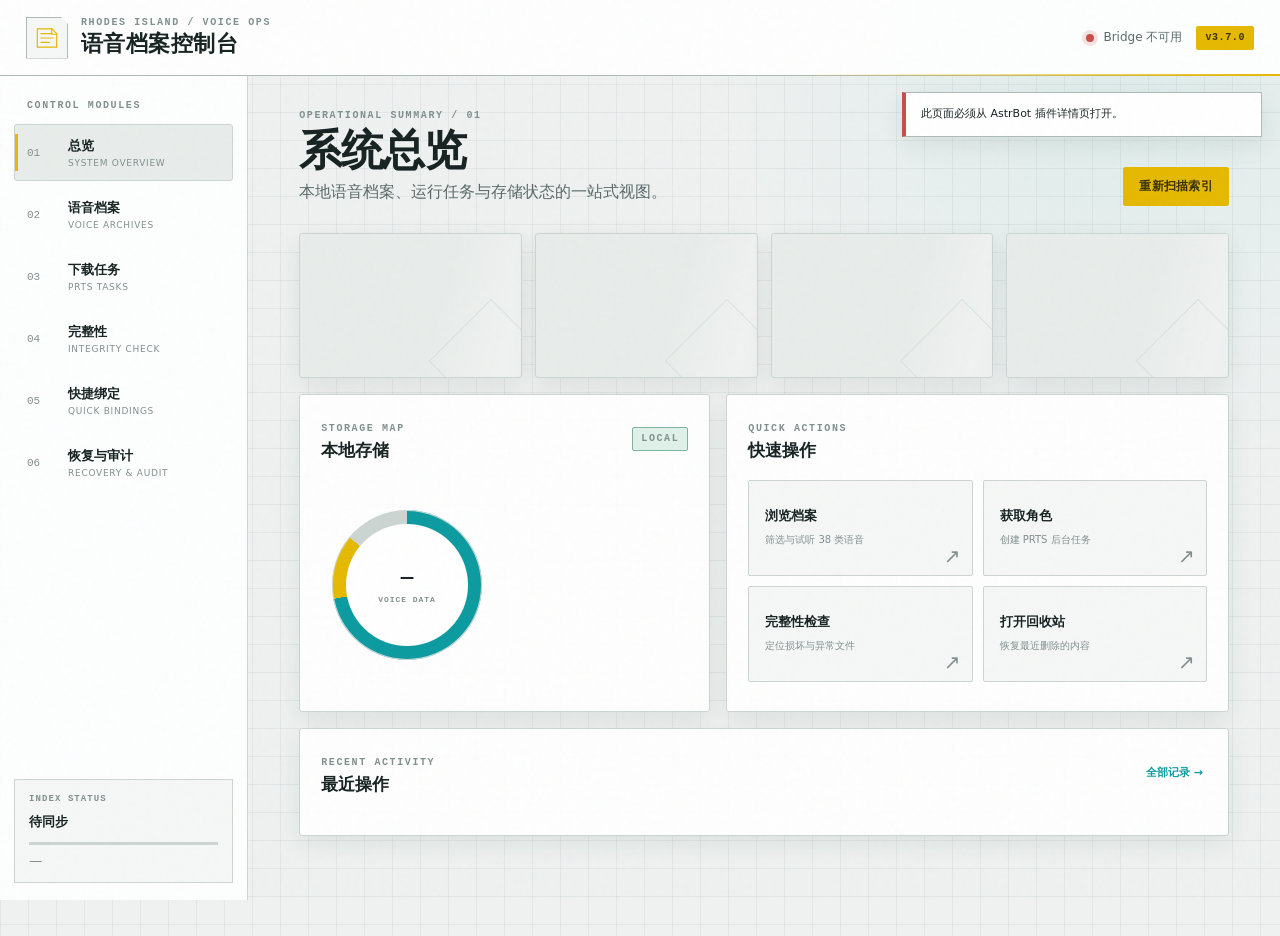
==== pages/voice-manager/index.html @ e5459151 "pages" ====
<!doctype html>
<html lang="zh-CN">
  <head>
    <meta charset="utf-8" />
    <meta name="viewport" content="width=device-width, initial-scale=1" />
    <meta
      name="description"
      content="明日方舟角色语音插件的档案、下载、完整性和回收站管理控制台"
    />
    <title>语音档案控制台</title>
    <link rel="stylesheet" href="./style.css" />
  </head>
  <body>
    <div class="noise" aria-hidden="true"></div>
    <div class="app-shell">
      <header class="topbar">
        <button class="mobile-menu icon-button" id="mobile-menu" aria-label="打开导航">
          <span></span><span></span><span></span>
        </button>
        <div class="brand">
          <div class="brand-mark" aria-hidden="true">
            <svg viewBox="0 0 52 52" role="img">
              <path d="M8 9h27l9 9v25H8z" />
              <path d="M15 18h19M15 26h22M15 34h15" />
              <path d="M35 9v10h9" />
            </svg>
          </div>
          <div>
            <p class="eyebrow">RHODES ISLAND / VOICE OPS</p>
            <h1>语音档案控制台</h1>
          </div>
        </div>
        <div class="topbar-meta">
          <span class="live-dot"></span>
          <span id="connection-label">正在连接 AstrBot</span>
          <span class="version-chip">v3.7.0</span>
        </div>
      </header>

      <aside class="sidebar" id="sidebar">
        <div class="sidebar-label">CONTROL MODULES</div>
        <nav aria-label="管理模块">
          <button class="nav-item is-active" data-view="overview">
            <span class="nav-code">01</span>
            <span><b>总览</b><small>System Overview</small></span>
          </button>
          <button class="nav-item" data-view="archives">
            <span class="nav-code">02</span>
            <span><b>语音档案</b><small>Voice Archives</small></span>
          </button>
          <button class="nav-item" data-view="tasks">
            <span class="nav-code">03</span>
            <span><b>下载任务</b><small>PRTS Tasks</small></span>
          </button>
          <button class="nav-item" data-view="integrity">
            <span class="nav-code">04</span>
            <span><b>完整性</b><small>Integrity Check</small></span>
          </button>
          <button class="nav-item" data-view="bindings">
            <span class="nav-code">05</span>
            <span><b>快捷绑定</b><small>Quick Bindings</small></span>
          </button>
          <button class="nav-item" data-view="recovery">
            <span class="nav-code">06</span>
            <span><b>恢复与审计</b><small>Recovery & Audit</small></span>
          </button>
        </nav>
        <div class="sidebar-status">
          <span>INDEX STATUS</span>
          <b id="sidebar-index-status">待同步</b>
          <div class="meter"><i id="sidebar-meter"></i></div>
          <small id="sidebar-storage">—</small>
        </div>
      </aside>

      <main class="workspace">
        <section class="view is-active" id="view-overview" data-view-panel="overview">
          <div class="page-heading">
            <div>
              <p class="eyebrow">OPERATIONAL SUMMARY / 01</p>
              <h2>系统总览</h2>
              <p>本地语音档案、运行任务与存储状态的一站式视图。</p>
            </div>
            <button class="button button-primary" id="overview-rescan">
              <span>重新扫描索引</span>
            </button>
          </div>

          <div class="stat-grid" id="overview-stats">
            <article class="stat-card skeleton-card"></article>
            <article class="stat-card skeleton-card"></article>
            <article class="stat-card skeleton-card"></article>
            <article class="stat-card skeleton-card"></article>
          </div>

          <div class="dashboard-grid">
            <article class="panel storage-panel">
              <div class="panel-title">
                <div><span>STORAGE MAP</span><h3>本地存储</h3></div>
                <span class="status-tag status-ok">LOCAL</span>
              </div>
              <div class="storage-visual">
                <div class="storage-ring" id="storage-ring">
                  <strong id="storage-size">—</strong><small>VOICE DATA</small>
                </div>
                <div class="storage-legend" id="storage-legend"></div>
              </div>
            </article>

            <article class="panel quick-panel">
              <div class="panel-title">
                <div><span>QUICK ACTIONS</span><h3>快速操作</h3></div>
              </div>
              <div class="quick-grid">
                <button data-jump="archives"><b>浏览档案</b><span>筛选与试听 38 类语音</span></button>
                <button data-jump="tasks"><b>获取角色</b><span>创建 PRTS 后台任务</span></button>
                <button data-jump="integrity"><b>完整性检查</b><span>定位损坏与异常文件</span></button>
                <button data-jump="recovery"><b>打开回收站</b><span>恢复最近删除的内容</span></button>
              </div>
            </article>

            <article class="panel activity-panel">
              <div class="panel-title">
                <div><span>RECENT ACTIVITY</span><h3>最近操作</h3></div>
                <button class="text-button" data-jump="recovery">全部记录 →</button>
              </div>
              <div class="timeline" id="overview-audit"></div>
            </article>
          </div>
        </section>

        <section class="view" id="view-archives" data-view-panel="archives">
          <div class="page-heading compact">
            <div>
              <p class="eyebrow">VOICE ARCHIVES / 02</p>
              <h2>语音档案</h2>
              <p>基础档案与每一套皮肤包独立展示；回退语音带有来源标记。</p>
            </div>
            <button class="button button-secondary" id="archives-refresh">刷新档案</button>
          </div>

          <div class="filter-bar">
            <label class="search-field">
              <span>⌕</span>
              <input id="archive-search" type="search" placeholder="搜索干员或皮肤名称…" />
            </label>
            <select id="archive-kind" aria-label="档案类型">
              <option value="all">全部档案</option>
              <option value="operator">基础干员</option>
              <option value="skin">皮肤语音</option>
            </select>
            <select id="archive-language" aria-label="语音语言">
              <option value="all">全部语言</option>
            </select>
            <div class="result-count" id="archive-count">—</div>
          </div>

          <div class="archive-grid" id="archive-grid"></div>
          <div class="empty-state is-hidden" id="archive-empty">
            <div class="empty-glyph">Ø</div>
            <h3>没有匹配的语音档案</h3>
            <p>调整筛选条件，或前往下载任务获取新的角色语音。</p>
          </div>
        </section>

        <section class="view" id="view-tasks" data-view-panel="tasks">
          <div class="page-heading compact">
            <div>
              <p class="eyebrow">PRTS RETRIEVAL / 03</p>
              <h2>下载任务</h2>
              <p>任务在后台执行，离开本页面不会中断正在进行的下载。</p>
            </div>
          </div>

          <div class="two-column">
            <article class="panel form-panel">
              <div class="panel-title">
                <div><span>NEW TASK</span><h3>获取角色语音</h3></div>
              </div>
              <form id="fetch-form">
                <label>
                  <span>角色名称</span>
                  <input id="fetch-character" required maxlength="80" placeholder="例如：阿米娅" />
                </label>
                <fieldset>
                  <legend>下载语言</legend>
                  <div class="check-grid" id="fetch-languages"></div>
                </fieldset>
                <label class="switch-row">
                  <span><b>同时获取皮肤语音</b><small>按照 PRTS 页面可用数据下载</small></span>
                  <input id="fetch-skin" type="checkbox" checked />
                  <i></i>
                </label>
                <button class="button button-primary button-wide" type="submit">
                  创建后台任务
                </button>
              </form>
            </article>

            <article class="panel">
              <div class="panel-title">
                <div><span>TASK QUEUE</span><h3>任务队列</h3></div>
                <button class="text-button" id="tasks-refresh">立即刷新</button>
              </div>
              <div class="task-list" id="task-list"></div>
            </article>
          </div>
        </section>

        <section class="view" id="view-integrity" data-view-panel="integrity">
          <div class="page-heading compact">
            <div>
              <p class="eyebrow">INTEGRITY CONTROL / 04</p>
              <h2>完整性检查</h2>
              <p>识别损坏 WAV、未知语音名、不可读文件与路径异常。</p>
            </div>
          </div>

          <div class="integrity-hero panel">
            <div class="integrity-gauge" id="integrity-gauge">
              <span>NO DATA</span>
              <strong>—</strong>
              <small>VALID FILES</small>
            </div>
            <div class="integrity-copy">
              <p class="eyebrow">SAFE DIAGNOSTICS</p>
              <h3>先检查，再决定是否隔离</h3>
              <p>
                普通检查只读；“检查并隔离”会把异常文件移至插件隔离目录，
                随后自动重建索引，不会直接永久删除。
              </p>
              <div class="button-row">
                <button class="button button-secondary" id="integrity-scan">仅检查</button>
                <button class="button button-warning" id="integrity-quarantine">
                  检查并隔离异常
                </button>
              </div>
            </div>
          </div>

          <article class="panel">
            <div class="panel-title">
              <div><span>LAST REPORT</span><h3>最近报告</h3></div>
              <span id="integrity-time" class="muted">尚未检查</span>
            </div>
            <div class="report-summary" id="integrity-summary"></div>
            <div class="table-wrap">
              <table>
                <thead><tr><th>相对路径</th><th>问题</th><th>处理结果</th></tr></thead>
                <tbody id="integrity-issues"></tbody>
              </table>
            </div>
          </article>
        </section>

        <section class="view" id="view-bindings" data-view-panel="bindings">
          <div class="page-heading compact">
            <div>
              <p class="eyebrow">QUICK BINDINGS / 05</p>
              <h2>快捷绑定</h2>
              <p>在聊天中用一个触发词快速播放指定档案与语音。</p>
            </div>
            <button class="button button-primary" id="binding-new">新建绑定</button>
          </div>
          <article class="panel">
            <div class="table-wrap">
              <table>
                <thead>
                  <tr><th>触发词</th><th>目标档案</th><th>语音</th><th>语言</th><th>状态</th><th></th></tr>
                </thead>
                <tbody id="binding-list"></tbody>
              </table>
            </div>
            <div class="empty-state is-hidden" id="binding-empty">
              <div class="empty-glyph">⌁</div>
              <h3>还没有快捷绑定</h3>
              <p>创建后，用户发送触发词即可播放对应语音。</p>
            </div>
          </article>
        </section>

        <section class="view" id="view-recovery" data-view-panel="recovery">
          <div class="page-heading compact">
            <div>
              <p class="eyebrow">RECOVERY & AUDIT / 06</p>
              <h2>恢复与审计</h2>
              <p>回收站支持恢复；永久删除需要二次确认，所有管理操作都会记录。</p>
            </div>
          </div>

          <div class="recovery-grid">
            <article class="panel">
              <div class="panel-title">
                <div><span>RECYCLE BIN</span><h3>可恢复文件</h3></div>
                <span class="count-chip" id="trash-count">0</span>
              </div>
              <div class="trash-list" id="trash-list"></div>
              <div class="empty-state compact is-hidden" id="trash-empty">
                <div class="empty-glyph">✓</div><h3>回收站为空</h3>
              </div>
            </article>
            <article class="panel">
              <div class="panel-title">
                <div><span>AUDIT LOG</span><h3>操作记录</h3></div>
                <button class="text-button" id="audit-refresh">刷新</button>
              </div>
              <div class="audit-list" id="audit-list"></div>
            </article>
          </div>
        </section>
      </main>
    </div>

    <aside class="drawer" id="archive-drawer" aria-hidden="true">
      <div class="drawer-backdrop" data-close-drawer></div>
      <div class="drawer-panel">
        <header class="drawer-header">
          <div>
            <p class="eyebrow" id="drawer-kind">VOICE ARCHIVE</p>
            <h2 id="drawer-title">—</h2>
            <p id="drawer-subtitle">—</p>
          </div>
          <button class="icon-button drawer-close" data-close-drawer aria-label="关闭">×</button>
        </header>
        <div class="drawer-toolbar">
          <select id="drawer-language" aria-label="选择语言"></select>
          <button class="button button-secondary" id="drawer-export">导出当前语言</button>
          <label class="button button-secondary file-button">
            批量导入 ZIP
            <input id="drawer-import" type="file" accept=".zip,application/zip" />
          </label>
        </div>
        <div class="voice-legend">
          <span><i class="dot-own"></i>本档案</span>
          <span><i class="dot-fallback"></i>基础回退</span>
          <span><i class="dot-missing"></i>缺失</span>
          <span><i class="dot-damaged"></i>损坏</span>
        </div>
        <div class="voice-list" id="drawer-voice-list"></div>
      </div>
    </aside>

    <div class="audio-dock is-hidden" id="audio-dock">
      <div class="audio-meta">
        <span class="live-dot"></span>
        <div><small>NOW PLAYING</small><b id="audio-title">—</b></div>
      </div>
      <audio id="audio-player" controls preload="metadata"></audio>
      <button class="icon-button" id="audio-close" aria-label="关闭播放器">×</button>
    </div>

    <dialog class="modal" id="modal">
      <form method="dialog" class="modal-card">
        <div class="modal-accent"></div>
        <p class="eyebrow" id="modal-eyebrow">CONFIRM ACTION</p>
        <h3 id="modal-title">确认操作</h3>
        <p id="modal-message"></p>
        <div id="modal-fields"></div>
        <div class="modal-actions">
          <button class="button button-secondary" value="cancel">取消</button>
          <button class="button button-warning" id="modal-confirm" value="confirm">确认</button>
        </div>
      </form>
    </dialog>

    <input id="replace-file" type="file" accept=".wav,audio/wav" hidden />
    <div class="toast-stack" id="toast-stack" aria-live="polite"></div>
    <script type="module" src="./app.js"></script>
  </body>
</html>
---- pages/voice-manager/style.css ----
:root {
  color-scheme: light;
  --bg: #eef1f0;
  --bg-grid: rgba(30, 54, 54, 0.055);
  --surface: rgba(255, 255, 255, 0.92);
  --surface-solid: #ffffff;
  --surface-alt: #f5f7f6;
  --surface-strong: #e8ecea;
  --text: #172322;
  --text-soft: #5b6a68;
  --muted: #81908e;
  --line: #ccd5d2;
  --line-strong: #aebbb7;
  --yellow: #e5b900;
  --yellow-ink: #3b3100;
  --cyan: #0c9ba0;
  --cyan-soft: #d7f0ef;
  --red: #c94d48;
  --red-soft: #f8dfdd;
  --green: #258864;
  --green-soft: #dff1e9;
  --orange: #ca7129;
  --shadow: 0 18px 48px rgba(26, 47, 44, 0.12);
  --shadow-small: 0 8px 24px rgba(26, 47, 44, 0.08);
  --radius: 3px;
  --sidebar: 248px;
  --topbar: 76px;
  font-family:
    Inter, "Noto Sans SC", "Microsoft YaHei", "PingFang SC", system-ui,
    sans-serif;
}

[data-theme="dark"] {
  color-scheme: dark;
  --bg: #0d1314;
  --bg-grid: rgba(119, 173, 170, 0.045);
  --surface: rgba(22, 31, 32, 0.94);
  --surface-solid: #161f20;
  --surface-alt: #1b2728;
  --surface-strong: #223132;
  --text: #edf5f3;
  --text-soft: #a9b9b6;
  --muted: #71827f;
  --line: #2c3d3d;
  --line-strong: #405554;
  --yellow: #f2c600;
  --yellow-ink: #201b00;
  --cyan: #30c8c8;
  --cyan-soft: #163b3d;
  --red: #f06c66;
  --red-soft: #472727;
  --green: #55bd90;
  --green-soft: #1c3b30;
  --orange: #e99349;
  --shadow: 0 18px 56px rgba(0, 0, 0, 0.34);
  --shadow-small: 0 8px 26px rgba(0, 0, 0, 0.24);
}

* {
  box-sizing: border-box;
}

html {
  min-width: 320px;
  min-height: 100%;
  background: var(--bg);
}

body {
  margin: 0;
  min-height: 100vh;
  overflow-x: hidden;
  color: var(--text);
  background:
    linear-gradient(90deg, var(--bg-grid) 1px, transparent 1px),
    linear-gradient(var(--bg-grid) 1px, transparent 1px),
    radial-gradient(circle at 88% 8%, rgba(34, 181, 177, 0.07), transparent 28%),
    var(--bg);
  background-size: 28px 28px, 28px 28px, auto, auto;
}

button,
input,
select {
  font: inherit;
}

button {
  color: inherit;
}

button,
select,
input[type="checkbox"] {
  cursor: pointer;
}

button:focus-visible,
input:focus-visible,
select:focus-visible {
  outline: 2px solid var(--cyan);
  outline-offset: 2px;
}

.noise {
  position: fixed;
  z-index: 1000;
  inset: 0;
  pointer-events: none;
  opacity: 0.035;
  background-image: url("data:image/svg+xml,%3Csvg viewBox='0 0 180 180' xmlns='http://www.w3.org/2000/svg'%3E%3Cfilter id='n'%3E%3CfeTurbulence type='fractalNoise' baseFrequency='.85' numOctaves='3' stitchTiles='stitch'/%3E%3C/filter%3E%3Crect width='100%25' height='100%25' filter='url(%23n)' opacity='.7'/%3E%3C/svg%3E");
}

.app-shell {
  display: grid;
  min-height: 100vh;
  grid-template:
    "topbar topbar" var(--topbar)
    "sidebar workspace" 1fr / var(--sidebar) minmax(0, 1fr);
}

.topbar {
  grid-area: topbar;
  position: sticky;
  z-index: 40;
  top: 0;
  display: flex;
  align-items: center;
  justify-content: space-between;
  min-width: 0;
  padding: 0 26px;
  border-bottom: 1px solid var(--line-strong);
  background: color-mix(in srgb, var(--surface-solid) 92%, transparent);
  backdrop-filter: blur(18px);
}

.topbar::after {
  position: absolute;
  right: 0;
  bottom: -1px;
  width: 38%;
  height: 2px;
  content: "";
  background: linear-gradient(90deg, transparent, var(--yellow));
}

.brand,
.topbar-meta,
.audio-meta,
.panel-title {
  display: flex;
  align-items: center;
}

.brand {
  min-width: 0;
  gap: 13px;
}

.brand-mark {
  display: grid;
  width: 42px;
  height: 42px;
  place-items: center;
  color: var(--yellow);
  border: 1px solid var(--line-strong);
  background: var(--surface-alt);
  clip-path: polygon(0 0, 82% 0, 100% 18%, 100% 100%, 0 100%);
}

.brand-mark svg {
  width: 28px;
  fill: none;
  stroke: currentColor;
  stroke-linecap: square;
  stroke-width: 2.2;
}

.brand h1 {
  overflow: hidden;
  margin: 1px 0 0;
  font-size: clamp(17px, 2.3vw, 22px);
  font-weight: 780;
  letter-spacing: 0.02em;
  text-overflow: ellipsis;
  white-space: nowrap;
}

.eyebrow,
.sidebar-label,
.panel-title span,
.audio-meta small {
  margin: 0;
  color: var(--muted);
  font-family: "JetBrains Mono", "Cascadia Mono", Consolas, monospace;
  font-size: 10px;
  font-weight: 700;
  letter-spacing: 0.16em;
  text-transform: uppercase;
}

.topbar-meta {
  flex: 0 0 auto;
  gap: 9px;
  color: var(--text-soft);
  font-size: 12px;
}

.live-dot {
  width: 8px;
  height: 8px;
  border-radius: 50%;
  background: var(--green);
  box-shadow: 0 0 0 4px color-mix(in srgb, var(--green) 15%, transparent);
}

.live-dot.is-offline {
  background: var(--red);
  box-shadow: 0 0 0 4px color-mix(in srgb, var(--red) 15%, transparent);
}

.version-chip,
.count-chip,
.status-tag {
  display: inline-flex;
  align-items: center;
  min-height: 24px;
  padding: 3px 8px;
  border: 1px solid var(--line);
  border-radius: 2px;
  font-family: "JetBrains Mono", "Cascadia Mono", Consolas, monospace;
  font-size: 10px;
  font-weight: 700;
  letter-spacing: 0.06em;
}

.version-chip {
  margin-left: 5px;
  color: var(--yellow-ink);
  border-color: var(--yellow);
  background: var(--yellow);
}

.sidebar {
  grid-area: sidebar;
  position: sticky;
  z-index: 30;
  top: var(--topbar);
  display: flex;
  height: calc(100vh - var(--topbar));
  flex-direction: column;
  padding: 24px 14px 17px;
  border-right: 1px solid var(--line);
  background: color-mix(in srgb, var(--surface-solid) 88%, transparent);
  backdrop-filter: blur(14px);
}

.sidebar-label {
  padding: 0 13px 13px;
}

.sidebar nav {
  display: grid;
  gap: 5px;
}

.nav-item {
  position: relative;
  display: grid;
  width: 100%;
  grid-template-columns: 32px 1fr;
  gap: 9px;
  align-items: center;
  padding: 12px 12px;
  text-align: left;
  border: 1px solid transparent;
  border-radius: var(--radius);
  background: transparent;
}

.nav-item::before {
  position: absolute;
  top: 9px;
  bottom: 9px;
  left: 0;
  width: 3px;
  content: "";
  background: transparent;
}

.nav-item:hover {
  background: var(--surface-alt);
}

.nav-item.is-active {
  border-color: var(--line);
  background: var(--surface-strong);
}

.nav-item.is-active::before {
  background: var(--yellow);
}

.nav-code {
  color: var(--muted);
  font-family: "JetBrains Mono", "Cascadia Mono", Consolas, monospace;
  font-size: 11px;
}

.nav-item b,
.nav-item small {
  display: block;
}

.nav-item b {
  font-size: 13px;
}

.nav-item small {
  margin-top: 3px;
  color: var(--muted);
  font-size: 9px;
  letter-spacing: 0.08em;
  text-transform: uppercase;
}

.sidebar-status {
  margin-top: auto;
  padding: 14px;
  border: 1px solid var(--line);
  background: var(--surface-alt);
}

.sidebar-status > span,
.sidebar-status > b,
.sidebar-status > small {
  display: block;
}

.sidebar-status > span {
  color: var(--muted);
  font: 700 9px/1.2 "JetBrains Mono", "Cascadia Mono", Consolas, monospace;
  letter-spacing: 0.12em;
}

.sidebar-status > b {
  margin-top: 8px;
  font-size: 13px;
}

.sidebar-status > small {
  margin-top: 8px;
  color: var(--muted);
}

.meter {
  height: 3px;
  margin-top: 11px;
  overflow: hidden;
  background: var(--line);
}

.meter i {
  display: block;
  width: 0;
  height: 100%;
  transition: width 0.5s ease;
  background: linear-gradient(90deg, var(--cyan), var(--yellow));
}

.workspace {
  grid-area: workspace;
  min-width: 0;
  padding: 34px clamp(20px, 4vw, 56px) 100px;
}

.view {
  display: none;
  max-width: 1440px;
  margin: 0 auto;
  animation: view-in 0.24s ease both;
}

.view.is-active {
  display: block;
}

@keyframes view-in {
  from { opacity: 0; transform: translateY(5px); }
  to { opacity: 1; transform: none; }
}

.page-heading {
  display: flex;
  align-items: flex-end;
  justify-content: space-between;
  gap: 24px;
  margin-bottom: 27px;
}

.page-heading.compact {
  align-items: center;
}

.page-heading h2 {
  margin: 7px 0 6px;
  font-size: clamp(28px, 4vw, 43px);
  line-height: 1.05;
  letter-spacing: -0.035em;
}

.page-heading.compact h2 {
  font-size: clamp(26px, 3.6vw, 38px);
}

.page-heading p:last-child {
  max-width: 680px;
  margin: 0;
  color: var(--text-soft);
  line-height: 1.65;
}

.button,
.text-button,
.icon-button {
  border: 0;
}

.button {
  display: inline-flex;
  min-height: 39px;
  align-items: center;
  justify-content: center;
  padding: 8px 15px;
  border: 1px solid transparent;
  border-radius: 2px;
  font-size: 12px;
  font-weight: 720;
  letter-spacing: 0.02em;
  transition: transform 0.15s ease, box-shadow 0.15s ease, background 0.15s ease;
}

.button:hover {
  transform: translateY(-1px);
  box-shadow: var(--shadow-small);
}

.button:disabled {
  cursor: not-allowed;
  opacity: 0.45;
  transform: none;
  box-shadow: none;
}

.button-primary {
  color: var(--yellow-ink);
  border-color: var(--yellow);
  background: var(--yellow);
}

.button-secondary {
  color: var(--text);
  border-color: var(--line-strong);
  background: var(--surface-alt);
}

.button-warning {
  color: #fff;
  border-color: var(--red);
  background: var(--red);
}

.button-small {
  min-height: 29px;
  padding: 5px 9px;
  font-size: 10px;
}

.button-wide {
  width: 100%;
}

.button-row {
  display: flex;
  flex-wrap: wrap;
  gap: 9px;
  margin-top: 20px;
}

.text-button {
  padding: 4px;
  color: var(--cyan);
  background: transparent;
  font-size: 11px;
  font-weight: 700;
}

.icon-button {
  display: inline-grid;
  width: 36px;
  height: 36px;
  place-items: center;
  border-radius: 2px;
  background: transparent;
  font-size: 24px;
}

.icon-button:hover {
  background: var(--surface-strong);
}

.mobile-menu {
  display: none;
}

.mobile-menu span {
  display: block;
  width: 17px;
  height: 1px;
  margin: 3px auto;
  background: currentColor;
}

.stat-grid {
  display: grid;
  grid-template-columns: repeat(4, minmax(0, 1fr));
  gap: 13px;
  margin-bottom: 16px;
}

.stat-card,
.panel {
  position: relative;
  border: 1px solid var(--line);
  border-radius: var(--radius);
  background: var(--surface);
  box-shadow: var(--shadow-small);
}

.stat-card {
  min-height: 145px;
  padding: 21px;
  overflow: hidden;
}

.stat-card::after {
  position: absolute;
  right: -14px;
  bottom: -28px;
  width: 86px;
  height: 86px;
  content: "";
  transform: rotate(45deg);
  border: 1px solid var(--line);
  opacity: 0.55;
}

.stat-card .stat-top {
  display: flex;
  align-items: center;
  justify-content: space-between;
  color: var(--muted);
  font: 700 9px/1.2 "JetBrains Mono", "Cascadia Mono", Consolas, monospace;
  letter-spacing: 0.1em;
}

.stat-card .stat-icon {
  color: var(--cyan);
  font-size: 18px;
}

.stat-card strong {
  display: block;
  margin-top: 18px;
  font: 760 clamp(27px, 3vw, 37px)/1 "JetBrains Mono", "Cascadia Mono", Consolas, monospace;
}

.stat-card p {
  margin: 8px 0 0;
  color: var(--text-soft);
  font-size: 11px;
}

.skeleton-card {
  background:
    linear-gradient(105deg, transparent 30%, rgba(255, 255, 255, 0.32) 45%, transparent 60%),
    var(--surface-strong);
  background-size: 220% 100%;
  animation: skeleton 1.3s infinite linear;
}

@keyframes skeleton {
  to { background-position-x: -220%; }
}

.dashboard-grid {
  display: grid;
  grid-template-columns: 0.9fr 1.1fr;
  gap: 16px;
}

.panel {
  padding: 21px;
}

.panel-title {
  justify-content: space-between;
  gap: 16px;
  margin-bottom: 18px;
}

.panel-title h3 {
  margin: 4px 0 0;
  font-size: 17px;
}

.status-ok {
  color: var(--green);
  border-color: color-mix(in srgb, var(--green) 45%, var(--line));
  background: var(--green-soft);
}

.storage-visual {
  display: flex;
  min-height: 210px;
  align-items: center;
  justify-content: space-around;
  gap: 24px;
}

.storage-ring,
.integrity-gauge {
  display: grid;
  width: 150px;
  height: 150px;
  flex: 0 0 auto;
  place-content: center;
  text-align: center;
  border-radius: 50%;
  background:
    radial-gradient(circle, var(--surface-solid) 57%, transparent 58%),
    conic-gradient(var(--cyan) 0 72%, var(--yellow) 72% 86%, var(--line) 86%);
  box-shadow: inset 0 0 0 1px var(--line);
}

.storage-ring strong,
.integrity-gauge strong {
  font: 740 21px/1.2 "JetBrains Mono", "Cascadia Mono", Consolas, monospace;
}

.storage-ring small,
.integrity-gauge small {
  margin-top: 5px;
  color: var(--muted);
  font: 700 8px/1.2 "JetBrains Mono", "Cascadia Mono", Consolas, monospace;
  letter-spacing: 0.12em;
}

.storage-legend {
  display: grid;
  min-width: 150px;
  gap: 13px;
}

.storage-legend div {
  display: grid;
  grid-template-columns: 9px 1fr auto;
  gap: 9px;
  align-items: center;
  font-size: 11px;
}

.storage-legend i {
  width: 8px;
  height: 8px;
  border-radius: 1px;
  background: var(--cyan);
}

.storage-legend b {
  font-family: "JetBrains Mono", "Cascadia Mono", Consolas, monospace;
}

.quick-grid {
  display: grid;
  grid-template-columns: 1fr 1fr;
  gap: 10px;
}

.quick-grid button {
  position: relative;
  min-height: 96px;
  padding: 16px;
  overflow: hidden;
  text-align: left;
  border: 1px solid var(--line);
  border-radius: 2px;
  background: var(--surface-alt);
}

.quick-grid button::after {
  position: absolute;
  right: 11px;
  bottom: 7px;
  content: "↗";
  color: var(--muted);
  font-size: 20px;
}

.quick-grid button:hover {
  border-color: var(--cyan);
}

.quick-grid b,
.quick-grid span {
  display: block;
}

.quick-grid b {
  font-size: 13px;
}

.quick-grid span {
  max-width: 145px;
  margin-top: 8px;
  color: var(--muted);
  font-size: 10px;
  line-height: 1.45;
}

.activity-panel {
  grid-column: 1 / -1;
}

.timeline,
.audit-list {
  display: grid;
  gap: 0;
}

.timeline-item,
.audit-item {
  display: grid;
  grid-template-columns: 22px minmax(0, 1fr) auto;
  gap: 11px;
  align-items: start;
  padding: 11px 0;
  border-top: 1px solid var(--line);
}

.timeline-item:first-child,
.audit-item:first-child {
  border-top: 0;
}

.timeline-icon {
  display: grid;
  width: 20px;
  height: 20px;
  place-items: center;
  color: var(--cyan);
  border: 1px solid var(--line);
  font-size: 10px;
}

.timeline-item b,
.audit-item b {
  display: block;
  font-size: 11px;
}

.timeline-item small,
.audit-item small {
  display: block;
  margin-top: 4px;
  color: var(--muted);
  font-size: 9px;
}

.timeline-item time,
.audit-item time {
  color: var(--muted);
  font: 9px/1.4 "JetBrains Mono", "Cascadia Mono", Consolas, monospace;
}

.filter-bar {
  display: grid;
  grid-template-columns: minmax(220px, 1fr) 150px 150px auto;
  gap: 9px;
  align-items: center;
  margin-bottom: 17px;
  padding: 12px;
  border: 1px solid var(--line);
  background: var(--surface);
}

.search-field {
  display: flex;
  align-items: center;
  gap: 9px;
  min-height: 40px;
  padding: 0 12px;
  border: 1px solid var(--line);
  background: var(--surface-alt);
}

.search-field span {
  color: var(--cyan);
  font-size: 19px;
}

.search-field input {
  width: 100%;
  border: 0;
  outline: 0;
  color: var(--text);
  background: transparent;
}

select,
input:not([type="checkbox"]):not([type="file"]):not([type="search"]) {
  min-height: 40px;
  padding: 0 11px;
  color: var(--text);
  border: 1px solid var(--line);
  border-radius: 2px;
  background: var(--surface-alt);
}

.filter-bar select {
  width: 100%;
}

.result-count {
  min-width: 72px;
  padding: 0 7px;
  text-align: right;
  color: var(--muted);
  font: 700 10px/1.4 "JetBrains Mono", "Cascadia Mono", Consolas, monospace;
}

.archive-grid {
  display: grid;
  grid-template-columns: repeat(auto-fill, minmax(260px, 1fr));
  gap: 13px;
}

.archive-card {
  position: relative;
  min-width: 0;
  padding: 18px;
  overflow: hidden;
  text-align: left;
  border: 1px solid var(--line);
  border-radius: var(--radius);
  background: var(--surface);
  box-shadow: var(--shadow-small);
}

.archive-card::before {
  position: absolute;
  top: 0;
  right: 0;
  width: 42px;
  height: 5px;
  content: "";
  background: var(--yellow);
}

.archive-card.is-skin::before {
  background: var(--cyan);
}

.archive-card:hover {
  transform: translateY(-2px);
  border-color: var(--line-strong);
  box-shadow: var(--shadow);
}

.archive-card-top {
  display: flex;
  align-items: center;
  gap: 12px;
}

.archive-avatar {
  display: grid;
  width: 54px;
  height: 54px;
  flex: 0 0 auto;
  place-items: center;
  color: var(--yellow-ink);
  background: var(--yellow);
  font-size: 19px;
  font-weight: 800;
  clip-path: polygon(0 0, 82% 0, 100% 18%, 100% 100%, 0 100%);
}

.archive-card.is-skin .archive-avatar {
  color: #062d2e;
  background: var(--cyan);
}

.archive-card h3 {
  overflow: hidden;
  margin: 0;
  font-size: 16px;
  text-overflow: ellipsis;
  white-space: nowrap;
}

.archive-card .skin-name {
  overflow: hidden;
  margin: 5px 0 0;
  color: var(--cyan);
  font-size: 11px;
  text-overflow: ellipsis;
  white-space: nowrap;
}

.archive-card .archive-code {
  margin-top: 5px;
  color: var(--muted);
  font: 8px/1.2 "JetBrains Mono", "Cascadia Mono", Consolas, monospace;
  letter-spacing: 0.08em;
}

.archive-card-bottom {
  display: flex;
  align-items: center;
  justify-content: space-between;
  gap: 10px;
  margin-top: 18px;
  padding-top: 13px;
  border-top: 1px solid var(--line);
}

.language-tags {
  display: flex;
  flex-wrap: wrap;
  gap: 4px;
}

.language-tag {
  padding: 3px 5px;
  color: var(--text-soft);
  border: 1px solid var(--line);
  font: 700 8px/1 "JetBrains Mono", "Cascadia Mono", Consolas, monospace;
}

.archive-counts {
  flex: 0 0 auto;
  color: var(--muted);
  font: 9px/1.2 "JetBrains Mono", "Cascadia Mono", Consolas, monospace;
}

.empty-state {
  padding: 60px 20px;
  text-align: center;
  color: var(--text-soft);
}

.empty-state.compact {
  padding: 30px 15px;
}

.empty-glyph {
  width: 55px;
  height: 55px;
  margin: 0 auto;
  color: var(--cyan);
  border: 1px solid var(--line);
  font: 700 23px/55px "JetBrains Mono", "Cascadia Mono", Consolas, monospace;
}

.empty-state h3 {
  margin: 14px 0 6px;
  color: var(--text);
}

.empty-state p {
  margin: 0;
  font-size: 12px;
}

.is-hidden {
  display: none !important;
}

.two-column {
  display: grid;
  grid-template-columns: minmax(300px, 0.75fr) minmax(420px, 1.25fr);
  gap: 16px;
}

.form-panel form {
  display: grid;
  gap: 20px;
}

.form-panel label > span,
.form-panel legend {
  display: block;
  margin-bottom: 8px;
  color: var(--text-soft);
  font-size: 11px;
  font-weight: 700;
}

.form-panel input:not([type="checkbox"]) {
  width: 100%;
}

.form-panel fieldset {
  margin: 0;
  padding: 0;
  border: 0;
}

.check-grid {
  display: grid;
  grid-template-columns: 1fr 1fr;
  gap: 7px;
}

.check-item {
  display: flex;
  align-items: center;
  gap: 8px;
  min-height: 38px;
  padding: 7px 9px;
  border: 1px solid var(--line);
  background: var(--surface-alt);
  font-size: 11px;
}

.switch-row {
  display: grid !important;
  grid-template-columns: 1fr 38px 0;
  gap: 9px;
  align-items: center;
  margin: 0 !important;
  padding: 12px;
  border: 1px solid var(--line);
  background: var(--surface-alt);
}

.switch-row span {
  margin: 0 !important;
}

.switch-row b,
.switch-row small {
  display: block;
}

.switch-row small {
  margin-top: 4px;
  color: var(--muted);
  font-weight: 400;
}

.switch-row input {
  position: relative;
  z-index: 2;
  width: 36px;
  height: 20px;
  margin: 0;
  opacity: 0;
}

.switch-row i {
  position: relative;
  left: -47px;
  width: 38px;
  height: 20px;
  pointer-events: none;
  border: 1px solid var(--line-strong);
  background: var(--surface-strong);
}

.switch-row i::after {
  position: absolute;
  top: 3px;
  left: 3px;
  width: 12px;
  height: 12px;
  content: "";
  transition: transform 0.2s;
  background: var(--muted);
}

.switch-row input:checked + i {
  border-color: var(--cyan);
  background: var(--cyan-soft);
}

.switch-row input:checked + i::after {
  transform: translateX(17px);
  background: var(--cyan);
}

.task-list,
.trash-list {
  display: grid;
  gap: 9px;
}

.task-item,
.trash-item {
  display: grid;
  grid-template-columns: 38px minmax(0, 1fr) auto;
  gap: 12px;
  align-items: center;
  padding: 12px;
  border: 1px solid var(--line);
  background: var(--surface-alt);
}

.task-symbol {
  display: grid;
  width: 36px;
  height: 36px;
  place-items: center;
  color: var(--cyan);
  border: 1px solid var(--line);
  font: 700 10px/1 "JetBrains Mono", "Cascadia Mono", Consolas, monospace;
}

.task-item b,
.trash-item b {
  display: block;
  overflow: hidden;
  font-size: 11px;
  text-overflow: ellipsis;
  white-space: nowrap;
}

.task-item p,
.trash-item p {
  overflow: hidden;
  margin: 4px 0 0;
  color: var(--muted);
  font-size: 9px;
  text-overflow: ellipsis;
  white-space: nowrap;
}

.task-status {
  padding: 4px 7px;
  border: 1px solid var(--line);
  font: 700 8px/1 "JetBrains Mono", "Cascadia Mono", Consolas, monospace;
  text-transform: uppercase;
}

.task-status.running,
.task-status.queued {
  color: var(--orange);
  border-color: color-mix(in srgb, var(--orange) 45%, var(--line));
}

.task-status.completed {
  color: var(--green);
}

.task-status.failed,
.task-status.cancelled {
  color: var(--red);
}

.integrity-hero {
  display: flex;
  align-items: center;
  gap: clamp(30px, 7vw, 90px);
  margin-bottom: 16px;
  padding: clamp(28px, 5vw, 52px);
  overflow: hidden;
  background:
    linear-gradient(110deg, var(--surface) 0 58%, transparent 58%),
    repeating-linear-gradient(-45deg, var(--surface-alt) 0 8px, var(--surface-strong) 8px 10px);
}

.integrity-gauge {
  width: 180px;
  height: 180px;
  background:
    radial-gradient(circle, var(--surface-solid) 57%, transparent 58%),
    conic-gradient(var(--green) 0 var(--integrity-progress, 0%), var(--line) 0);
}

.integrity-gauge > span {
  color: var(--muted);
  font: 700 8px/1.2 "JetBrains Mono", "Cascadia Mono", Consolas, monospace;
}

.integrity-copy {
  max-width: 620px;
}

.integrity-copy h3 {
  margin: 7px 0 10px;
  font-size: clamp(22px, 3vw, 31px);
}

.integrity-copy > p:last-of-type {
  color: var(--text-soft);
  line-height: 1.7;
}

.report-summary {
  display: grid;
  grid-template-columns: repeat(4, 1fr);
  gap: 8px;
  margin-bottom: 16px;
}

.report-summary > div {
  padding: 12px;
  border: 1px solid var(--line);
  background: var(--surface-alt);
}

.report-summary b,
.report-summary small {
  display: block;
}

.report-summary b {
  font: 750 20px/1.2 "JetBrains Mono", "Cascadia Mono", Consolas, monospace;
}

.report-summary small {
  margin-top: 5px;
  color: var(--muted);
  font-size: 9px;
}

.table-wrap {
  width: 100%;
  overflow-x: auto;
}

table {
  width: 100%;
  border-collapse: collapse;
  font-size: 11px;
}

th,
td {
  padding: 12px 10px;
  text-align: left;
  border-bottom: 1px solid var(--line);
}

th {
  color: var(--muted);
  font: 700 9px/1.2 "JetBrains Mono", "Cascadia Mono", Consolas, monospace;
  letter-spacing: 0.08em;
  white-space: nowrap;
}

td {
  color: var(--text-soft);
}

td strong {
  color: var(--text);
}

.table-actions {
  display: flex;
  justify-content: flex-end;
  gap: 5px;
}

.availability {
  display: inline-flex;
  align-items: center;
  gap: 5px;
  font-size: 9px;
}

.availability::before {
  width: 6px;
  height: 6px;
  content: "";
  border-radius: 50%;
  background: var(--green);
}

.availability.is-missing::before {
  background: var(--red);
}

.recovery-grid {
  display: grid;
  grid-template-columns: 1.2fr 0.8fr;
  gap: 16px;
}

.trash-actions {
  display: flex;
  gap: 5px;
}

.muted {
  color: var(--muted) !important;
  font-size: 10px !important;
}

.drawer {
  position: fixed;
  z-index: 80;
  inset: 0;
  visibility: hidden;
  pointer-events: none;
}

.drawer.is-open {
  visibility: visible;
  pointer-events: auto;
}

.drawer-backdrop {
  position: absolute;
  inset: 0;
  opacity: 0;
  transition: opacity 0.22s ease;
  background: rgba(5, 10, 11, 0.55);
  backdrop-filter: blur(3px);
}

.drawer.is-open .drawer-backdrop {
  opacity: 1;
}

.drawer-panel {
  position: absolute;
  top: 0;
  right: 0;
  display: flex;
  width: min(760px, 94vw);
  height: 100%;
  flex-direction: column;
  overflow: hidden;
  transform: translateX(102%);
  transition: transform 0.26s ease;
  border-left: 1px solid var(--line-strong);
  background: var(--surface-solid);
  box-shadow: -24px 0 80px rgba(0, 0, 0, 0.24);
}

.drawer.is-open .drawer-panel {
  transform: translateX(0);
}

.drawer-header {
  display: flex;
  align-items: flex-start;
  justify-content: space-between;
  gap: 20px;
  padding: 26px 26px 19px;
  border-bottom: 1px solid var(--line);
}

.drawer-header h2 {
  margin: 7px 0 4px;
  font-size: 27px;
}

.drawer-header p:last-child {
  margin: 0;
  color: var(--text-soft);
  font-size: 11px;
}

.drawer-toolbar {
  display: flex;
  flex-wrap: wrap;
  gap: 8px;
  padding: 14px 26px;
  border-bottom: 1px solid var(--line);
  background: var(--surface-alt);
}

.drawer-toolbar select {
  min-width: 130px;
  margin-right: auto;
}

.file-button input {
  display: none;
}

.voice-legend {
  display: flex;
  flex-wrap: wrap;
  gap: 15px;
  padding: 11px 26px;
  color: var(--muted);
  border-bottom: 1px solid var(--line);
  font-size: 9px;
}

.voice-legend span {
  display: flex;
  align-items: center;
  gap: 5px;
}

.voice-legend i,
.voice-status-dot {
  width: 7px;
  height: 7px;
  border-radius: 50%;
}

.dot-own,
.voice-status-dot.own {
  background: var(--green);
}

.dot-fallback,
.voice-status-dot.fallback {
  background: var(--cyan);
}

.dot-missing,
.voice-status-dot.missing {
  background: var(--muted);
}

.dot-damaged,
.voice-status-dot.damaged {
  background: var(--red);
}

.voice-list {
  display: grid;
  flex: 1;
  align-content: start;
  gap: 7px;
  padding: 18px 26px 100px;
  overflow-y: auto;
}

.voice-row {
  display: grid;
  grid-template-columns: 16px minmax(110px, 1fr) 102px 72px auto;
  gap: 9px;
  align-items: center;
  min-height: 50px;
  padding: 8px 11px;
  border: 1px solid var(--line);
  background: var(--surface-alt);
}

.voice-row h4 {
  margin: 0;
  font-size: 11px;
}

.voice-source,
.voice-size {
  overflow: hidden;
  color: var(--muted);
  font-size: 9px;
  text-overflow: ellipsis;
  white-space: nowrap;
}

.voice-actions {
  display: flex;
  gap: 4px;
}

.audio-dock {
  position: fixed;
  z-index: 90;
  right: 22px;
  bottom: 18px;
  left: calc(var(--sidebar) + 22px);
  display: grid;
  grid-template-columns: minmax(170px, 0.6fr) minmax(260px, 1.4fr) 36px;
  gap: 18px;
  align-items: center;
  padding: 12px 14px;
  border: 1px solid var(--line-strong);
  background: color-mix(in srgb, var(--surface-solid) 95%, transparent);
  box-shadow: var(--shadow);
  backdrop-filter: blur(18px);
}

.audio-meta {
  min-width: 0;
  gap: 11px;
}

.audio-meta div {
  min-width: 0;
}

.audio-meta b {
  display: block;
  overflow: hidden;
  margin-top: 4px;
  font-size: 11px;
  text-overflow: ellipsis;
  white-space: nowrap;
}

.audio-dock audio {
  width: 100%;
  height: 34px;
}

.modal {
  width: min(480px, calc(100vw - 34px));
  padding: 0;
  color: var(--text);
  border: 1px solid var(--line-strong);
  border-radius: var(--radius);
  background: var(--surface-solid);
  box-shadow: var(--shadow);
}

.modal::backdrop {
  background: rgba(5, 10, 11, 0.64);
  backdrop-filter: blur(4px);
}

.modal-card {
  position: relative;
  padding: 27px;
  overflow: hidden;
}

.modal-accent {
  position: absolute;
  top: 0;
  right: 0;
  left: 0;
  height: 4px;
  background: repeating-linear-gradient(
    -45deg,
    var(--yellow) 0 8px,
    var(--yellow-ink) 8px 12px
  );
}

.modal h3 {
  margin: 8px 0 9px;
  font-size: 22px;
}

.modal p:not(.eyebrow) {
  color: var(--text-soft);
  line-height: 1.65;
}

.modal-actions {
  display: flex;
  justify-content: flex-end;
  gap: 8px;
  margin-top: 24px;
}

#modal-fields {
  display: grid;
  gap: 11px;
  margin-top: 17px;
}

#modal-fields label span {
  display: block;
  margin-bottom: 6px;
  color: var(--muted);
  font-size: 10px;
}

#modal-fields input,
#modal-fields select {
  width: 100%;
}

.toast-stack {
  position: fixed;
  z-index: 120;
  top: 92px;
  right: 18px;
  display: grid;
  width: min(360px, calc(100vw - 36px));
  gap: 8px;
  pointer-events: none;
}

.toast {
  padding: 13px 15px;
  color: var(--text);
  border: 1px solid var(--line-strong);
  border-left: 4px solid var(--cyan);
  background: var(--surface-solid);
  box-shadow: var(--shadow-small);
  animation: toast-in 0.24s ease both;
  font-size: 11px;
  line-height: 1.5;
}

.toast.is-error {
  border-left-color: var(--red);
}

.toast.is-success {
  border-left-color: var(--green);
}

@keyframes toast-in {
  from { opacity: 0; transform: translateX(12px); }
  to { opacity: 1; transform: none; }
}

@media (max-width: 1080px) {
  :root {
    --sidebar: 214px;
  }

  .stat-grid {
    grid-template-columns: 1fr 1fr;
  }

  .two-column,
  .recovery-grid {
    grid-template-columns: 1fr;
  }

  .filter-bar {
    grid-template-columns: minmax(220px, 1fr) 140px 140px;
  }

  .result-count {
    grid-column: 1 / -1;
    text-align: left;
  }
}

@media (max-width: 760px) {
  :root {
    --topbar: 66px;
  }

  .app-shell {
    display: block;
  }

  .topbar {
    height: var(--topbar);
    padding: 0 13px;
  }

  .brand-mark,
  .topbar .eyebrow {
    display: none;
  }

  .topbar-meta #connection-label,
  .topbar-meta .live-dot {
    display: none;
  }

  .mobile-menu {
    display: inline-grid;
    flex: 0 0 auto;
    margin-right: 7px;
  }

  .sidebar {
    position: fixed;
    z-index: 70;
    top: var(--topbar);
    bottom: 0;
    left: 0;
    width: min(280px, 86vw);
    height: auto;
    transform: translateX(-102%);
    transition: transform 0.22s ease;
    box-shadow: var(--shadow);
  }

  .sidebar.is-open {
    transform: translateX(0);
  }

  .workspace {
    padding: 25px 14px 100px;
  }

  .page-heading {
    display: block;
  }

  .page-heading > .button {
    margin-top: 16px;
  }

  .stat-grid,
  .dashboard-grid,
  .quick-grid {
    grid-template-columns: 1fr;
  }

  .activity-panel {
    grid-column: auto;
  }

  .storage-visual,
  .integrity-hero {
    flex-direction: column;
    align-items: flex-start;
  }

  .storage-visual {
    align-items: center;
  }

  .integrity-hero {
    background: var(--surface);
  }

  .filter-bar {
    grid-template-columns: 1fr 1fr;
  }

  .search-field,
  .result-count {
    grid-column: 1 / -1;
  }

  .archive-grid {
    grid-template-columns: 1fr;
  }

  .report-summary {
    grid-template-columns: 1fr 1fr;
  }

  .voice-row {
    grid-template-columns: 13px minmax(105px, 1fr) auto;
  }

  .voice-source,
  .voice-size {
    display: none;
  }

  .drawer-toolbar select {
    width: 100%;
    margin: 0;
  }

  .audio-dock {
    right: 10px;
    bottom: 10px;
    left: 10px;
    grid-template-columns: 1fr 32px;
    gap: 8px;
  }

  .audio-dock audio {
    grid-column: 1 / -1;
    grid-row: 2;
  }

  .audio-dock > .icon-button {
    grid-column: 2;
    grid-row: 1;
  }
}

@media (max-width: 460px) {
  .stat-grid,
  .filter-bar,
  .report-summary,
  .check-grid {
    grid-template-columns: 1fr;
  }

  .filter-bar > * {
    grid-column: auto;
  }

  .timeline-item,
  .audit-item {
    grid-template-columns: 22px minmax(0, 1fr);
  }

  .timeline-item time,
  .audit-item time {
    grid-column: 2;
  }

  .drawer-header,
  .drawer-toolbar,
  .voice-legend,
  .voice-list {
    padding-right: 15px;
    padding-left: 15px;
  }
}

@media (prefers-reduced-motion: reduce) {
  *,
  *::before,
  *::after {
    scroll-behavior: auto !important;
    animation-duration: 0.01ms !important;
    animation-iteration-count: 1 !important;
    transition-duration: 0.01ms !important;
  }
}
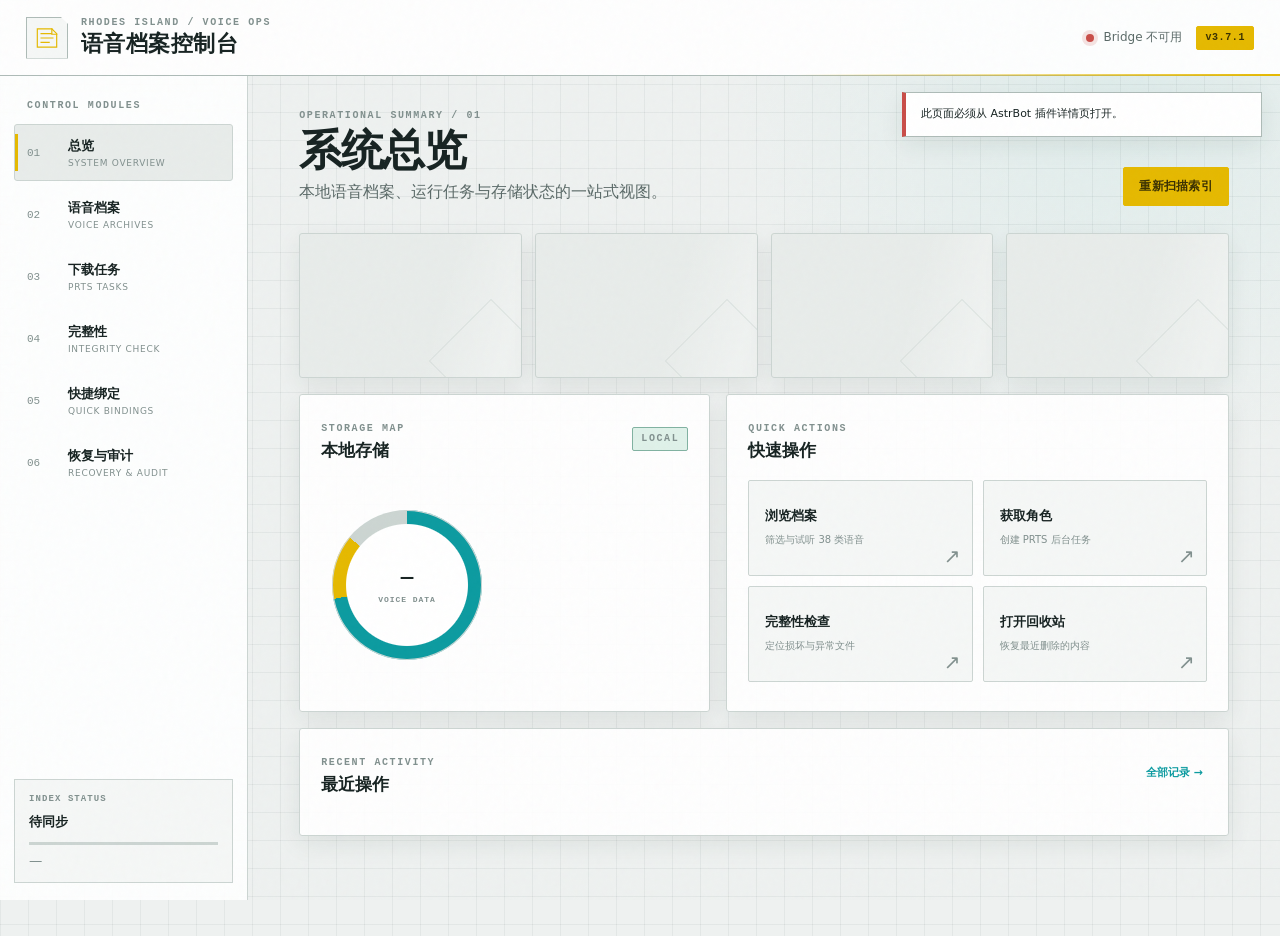
==== commit 1eaec51a: "v3.7.1" ====
--- a/pages/voice-manager/index.html
+++ b/pages/voice-manager/index.html
@@ -33,7 +33,7 @@
         <div class="topbar-meta">
           <span class="live-dot"></span>
           <span id="connection-label">正在连接 AstrBot</span>
-          <span class="version-chip">v3.7.0</span>
+          <span class="version-chip">v3.7.1</span>
         </div>
       </header>
 
@@ -325,6 +325,12 @@
         <div class="drawer-toolbar">
           <select id="drawer-language" aria-label="选择语言"></select>
           <button class="button button-secondary" id="drawer-export">导出当前语言</button>
+          <button class="button button-secondary" id="drawer-select-all">
+            全选本包
+          </button>
+          <button class="button button-warning" id="drawer-batch-remove" disabled>
+            批量回收 <span id="drawer-selected-count">0</span>
+          </button>
           <label class="button button-secondary file-button">
             批量导入 ZIP
             <input id="drawer-import" type="file" accept=".zip,application/zip" />
--- a/pages/voice-manager/style.css
+++ b/pages/voice-manager/style.css
@@ -1447,13 +1447,29 @@
 
 .voice-row {
   display: grid;
-  grid-template-columns: 16px minmax(110px, 1fr) 102px 72px auto;
+  grid-template-columns: 22px 16px minmax(110px, 1fr) 102px 72px auto;
   gap: 9px;
   align-items: center;
   min-height: 50px;
   padding: 8px 11px;
   border: 1px solid var(--line);
   background: var(--surface-alt);
+}
+
+.voice-select {
+  display: grid;
+  place-items: center;
+}
+
+.voice-select input {
+  width: 15px;
+  height: 15px;
+  margin: 0;
+  accent-color: var(--yellow);
+}
+
+.voice-select input:disabled {
+  opacity: 0.25;
 }
 
 .voice-row h4 {
@@ -1572,6 +1588,95 @@
   margin-top: 17px;
 }
 
+.preview-metrics {
+  display: grid;
+  grid-template-columns: repeat(2, minmax(0, 1fr));
+  gap: 7px;
+}
+
+.preview-metrics > div {
+  min-width: 0;
+  padding: 11px;
+  border: 1px solid var(--line);
+  background: var(--surface-alt);
+}
+
+.preview-metrics strong,
+.preview-metrics span,
+.preview-metrics small {
+  display: block;
+}
+
+.preview-metrics strong {
+  overflow: hidden;
+  font: 750 18px/1.2 "JetBrains Mono", "Cascadia Mono", Consolas, monospace;
+  text-overflow: ellipsis;
+  white-space: nowrap;
+}
+
+.preview-metrics span {
+  margin-top: 5px;
+  color: var(--text-soft);
+  font-size: 9px;
+}
+
+.preview-metrics small {
+  margin-top: 4px;
+  color: var(--muted);
+  font-size: 8px;
+}
+
+.preview-metrics .is-warning strong {
+  color: var(--orange);
+}
+
+.preview-metrics .is-danger strong {
+  color: var(--red);
+}
+
+.preview-warnings {
+  display: grid;
+  gap: 6px;
+  padding: 10px 12px;
+  color: var(--text-soft);
+  border-left: 3px solid var(--yellow);
+  background: var(--yellow-soft);
+}
+
+.preview-warnings p,
+.preview-note {
+  margin: 0 !important;
+  font-size: 9px;
+  line-height: 1.55 !important;
+}
+
+.preview-sample {
+  padding: 9px 11px;
+  border: 1px solid var(--line);
+  background: var(--surface-alt);
+}
+
+.preview-sample summary {
+  cursor: pointer;
+  color: var(--text-soft);
+  font-size: 9px;
+  font-weight: 700;
+}
+
+.preview-sample div {
+  display: flex;
+  flex-wrap: wrap;
+  gap: 5px;
+  margin-top: 9px;
+}
+
+.preview-sample span {
+  padding: 4px 6px;
+  color: var(--muted);
+  border: 1px solid var(--line);
+  font-size: 8px;
+}
+
 #modal-fields label span {
   display: block;
   margin-bottom: 6px;
@@ -1745,7 +1850,7 @@
   }
 
   .voice-row {
-    grid-template-columns: 13px minmax(105px, 1fr) auto;
+    grid-template-columns: 18px 13px minmax(105px, 1fr) auto;
   }
 
   .voice-source,
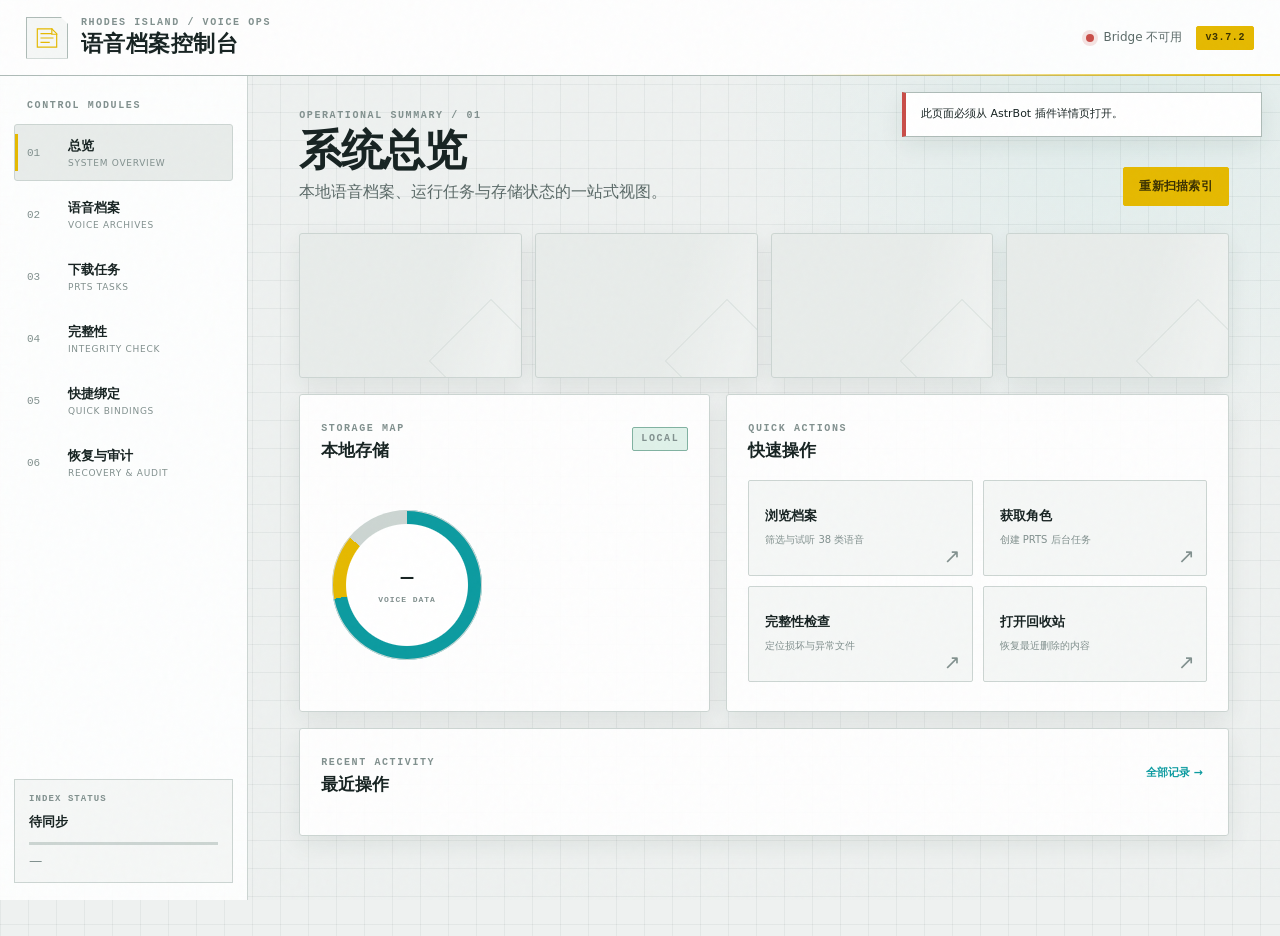
==== commit f48dcf88: "支持通过皮肤名称直接播放语音" ====
--- a/pages/voice-manager/index.html
+++ b/pages/voice-manager/index.html
@@ -33,7 +33,7 @@
         <div class="topbar-meta">
           <span class="live-dot"></span>
           <span id="connection-label">正在连接 AstrBot</span>
-          <span class="version-chip">v3.7.1</span>
+          <span class="version-chip">v3.7.2</span>
         </div>
       </header>
 
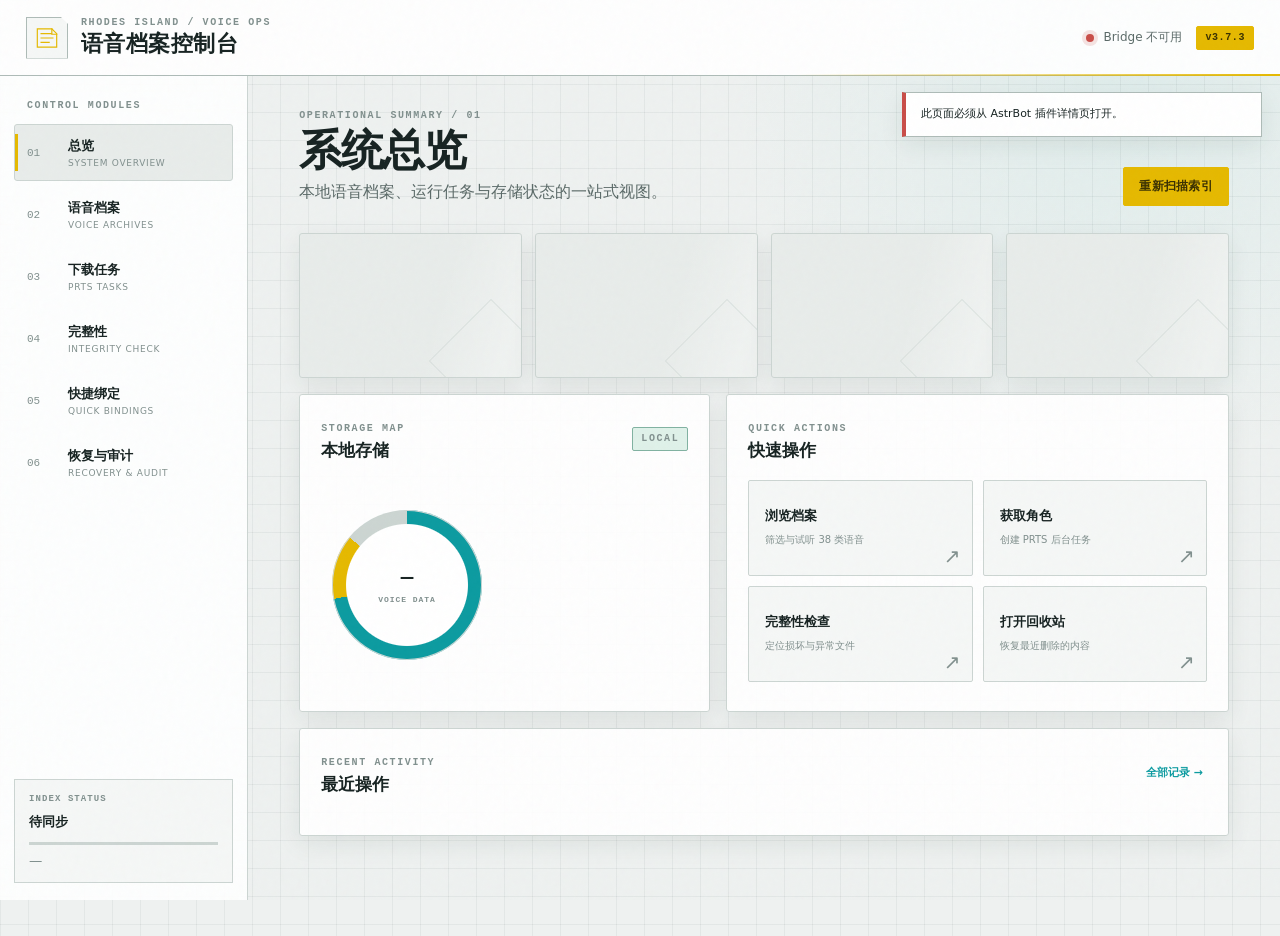
==== commit 10ecee59: "v3.7.3" ====
--- a/pages/voice-manager/index.html
+++ b/pages/voice-manager/index.html
@@ -33,7 +33,7 @@
         <div class="topbar-meta">
           <span class="live-dot"></span>
           <span id="connection-label">正在连接 AstrBot</span>
-          <span class="version-chip">v3.7.2</span>
+          <span class="version-chip">v3.7.3</span>
         </div>
       </header>
 
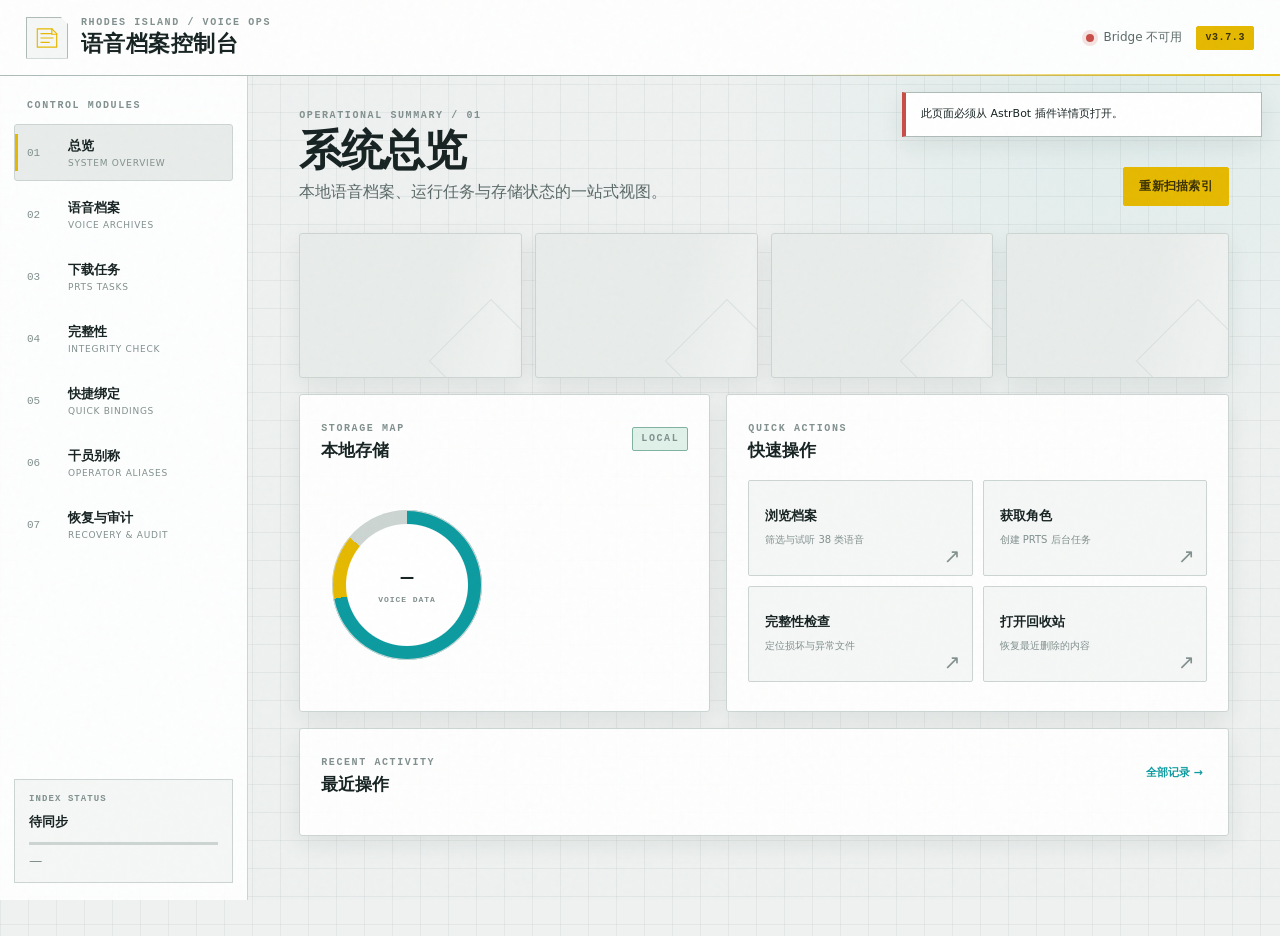
==== commit 8c685f2f: "feat: add operator alias management" ====
--- a/pages/voice-manager/index.html
+++ b/pages/voice-manager/index.html
@@ -60,8 +60,12 @@
             <span class="nav-code">05</span>
             <span><b>快捷绑定</b><small>Quick Bindings</small></span>
           </button>
+          <button class="nav-item" data-view="aliases">
+            <span class="nav-code">06</span>
+            <span><b>干员别称</b><small>Operator Aliases</small></span>
+          </button>
           <button class="nav-item" data-view="recovery">
-            <span class="nav-code">06</span>
+            <span class="nav-code">07</span>
             <span><b>恢复与审计</b><small>Recovery & Audit</small></span>
           </button>
         </nav>
@@ -279,10 +283,34 @@
           </article>
         </section>
 
+        <section class="view" id="view-aliases" data-view-panel="aliases">
+          <div class="page-heading compact">
+            <div>
+              <p class="eyebrow">OPERATOR ALIASES / 06</p>
+              <h2>干员别称</h2>
+              <p>管理聊天命令中的干员简称；保存后立即用于播放、下载和语音绑定。</p>
+            </div>
+            <button class="button button-primary" id="alias-new">新增别称</button>
+          </div>
+          <article class="panel">
+            <div class="table-wrap">
+              <table>
+                <thead><tr><th>别称</th><th>标准干员名</th><th>来源</th><th></th></tr></thead>
+                <tbody id="alias-list"></tbody>
+              </table>
+            </div>
+            <div class="empty-state is-hidden" id="alias-empty">
+              <div class="empty-glyph">⌁</div>
+              <h3>还没有干员别称</h3>
+              <p>新建后可在聊天中直接用别称查询、下载或绑定语音。</p>
+            </div>
+          </article>
+        </section>
+
         <section class="view" id="view-recovery" data-view-panel="recovery">
           <div class="page-heading compact">
             <div>
-              <p class="eyebrow">RECOVERY & AUDIT / 06</p>
+              <p class="eyebrow">RECOVERY & AUDIT / 07</p>
               <h2>恢复与审计</h2>
               <p>回收站支持恢复；永久删除需要二次确认，所有管理操作都会记录。</p>
             </div>
--- a/pages/voice-manager/style.css
+++ b/pages/voice-manager/style.css
@@ -1293,6 +1293,19 @@
   background: var(--red);
 }
 
+.alias-source {
+  display: inline-flex;
+  align-items: center;
+  padding: 3px 7px;
+  border: 1px solid var(--line-strong);
+  color: var(--accent);
+  font: 700 9px/1 "JetBrains Mono", "Cascadia Mono", Consolas, monospace;
+}
+
+.alias-source.is-custom {
+  color: var(--green);
+}
+
 .recovery-grid {
   display: grid;
   grid-template-columns: 1.2fr 0.8fr;
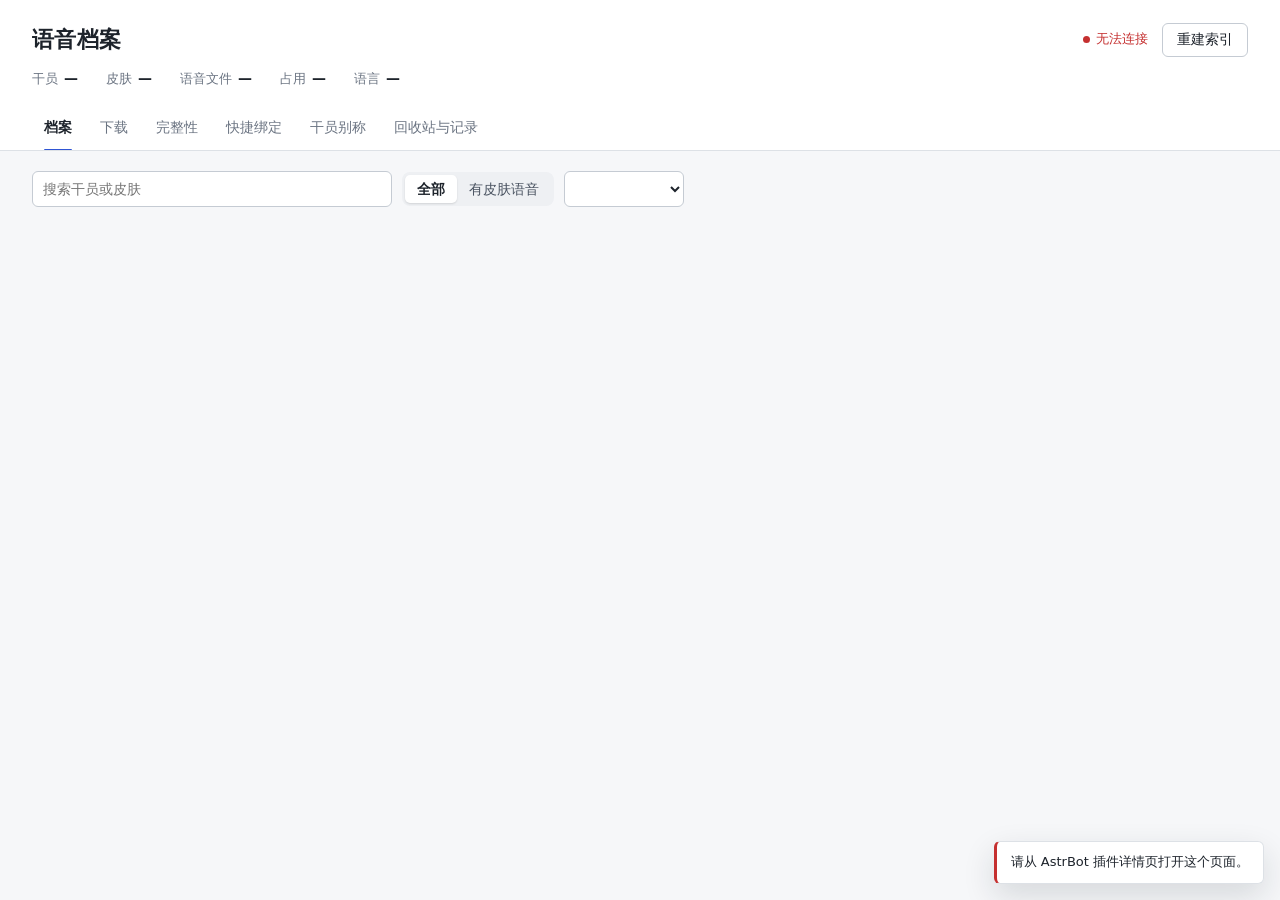
==== commit 58275e2b: "v3.8.0: new voice console, PRTS API client, page performance fixes - Rewrite the voice manager page;" ====
--- a/pages/voice-manager/index.html
+++ b/pages/voice-manager/index.html
@@ -3,402 +3,50 @@
   <head>
     <meta charset="utf-8" />
     <meta name="viewport" content="width=device-width, initial-scale=1" />
-    <meta
-      name="description"
-      content="明日方舟角色语音插件的档案、下载、完整性和回收站管理控制台"
-    />
     <title>语音档案控制台</title>
-    <link rel="stylesheet" href="./style.css" />
+    <style>
+      html { background: #f6f7f9; }
+      html[data-theme="dark"] { background: #15181d; }
+      body {
+        margin: 0;
+        min-height: 100vh;
+        display: grid;
+        place-items: center;
+        color: #677180;
+        font: 14px/1.6 "PingFang SC", "Microsoft YaHei UI", "Microsoft YaHei", "Noto Sans SC", system-ui, sans-serif;
+      }
+      html[data-theme="dark"] body { color: #98a1ae; }
+    </style>
   </head>
   <body>
-    <div class="noise" aria-hidden="true"></div>
-    <div class="app-shell">
-      <header class="topbar">
-        <button class="mobile-menu icon-button" id="mobile-menu" aria-label="打开导航">
-          <span></span><span></span><span></span>
-        </button>
-        <div class="brand">
-          <div class="brand-mark" aria-hidden="true">
-            <svg viewBox="0 0 52 52" role="img">
-              <path d="M8 9h27l9 9v25H8z" />
-              <path d="M15 18h19M15 26h22M15 34h15" />
-              <path d="M35 9v10h9" />
-            </svg>
-          </div>
-          <div>
-            <p class="eyebrow">RHODES ISLAND / VOICE OPS</p>
-            <h1>语音档案控制台</h1>
-          </div>
-        </div>
-        <div class="topbar-meta">
-          <span class="live-dot"></span>
-          <span id="connection-label">正在连接 AstrBot</span>
-          <span class="version-chip">v3.7.3</span>
-        </div>
-      </header>
+    <p id="status">正在打开语音档案…</p>
+    <script type="module">
+      // 入口页只负责按插件配置 page_style 跳转到 modern/ 或 classic/。
+      // 跳转时带上当前 query（asset_token、theme），子页面才能通过鉴权。
+      const bridge = window.AstrBotPluginPage;
 
-      <aside class="sidebar" id="sidebar">
-        <div class="sidebar-label">CONTROL MODULES</div>
-        <nav aria-label="管理模块">
-          <button class="nav-item is-active" data-view="overview">
-            <span class="nav-code">01</span>
-            <span><b>总览</b><small>System Overview</small></span>
-          </button>
-          <button class="nav-item" data-view="archives">
-            <span class="nav-code">02</span>
-            <span><b>语音档案</b><small>Voice Archives</small></span>
-          </button>
-          <button class="nav-item" data-view="tasks">
-            <span class="nav-code">03</span>
-            <span><b>下载任务</b><small>PRTS Tasks</small></span>
-          </button>
-          <button class="nav-item" data-view="integrity">
-            <span class="nav-code">04</span>
-            <span><b>完整性</b><small>Integrity Check</small></span>
-          </button>
-          <button class="nav-item" data-view="bindings">
-            <span class="nav-code">05</span>
-            <span><b>快捷绑定</b><small>Quick Bindings</small></span>
-          </button>
-          <button class="nav-item" data-view="aliases">
-            <span class="nav-code">06</span>
-            <span><b>干员别称</b><small>Operator Aliases</small></span>
-          </button>
-          <button class="nav-item" data-view="recovery">
-            <span class="nav-code">07</span>
-            <span><b>恢复与审计</b><small>Recovery & Audit</small></span>
-          </button>
-        </nav>
-        <div class="sidebar-status">
-          <span>INDEX STATUS</span>
-          <b id="sidebar-index-status">待同步</b>
-          <div class="meter"><i id="sidebar-meter"></i></div>
-          <small id="sidebar-storage">—</small>
-        </div>
-      </aside>
+      function withTimeout(promise, ms) {
+        return Promise.race([
+          promise,
+          new Promise((_, reject) => window.setTimeout(() => reject(new Error("timeout")), ms)),
+        ]);
+      }
 
-      <main class="workspace">
-        <section class="view is-active" id="view-overview" data-view-panel="overview">
-          <div class="page-heading">
-            <div>
-              <p class="eyebrow">OPERATIONAL SUMMARY / 01</p>
-              <h2>系统总览</h2>
-              <p>本地语音档案、运行任务与存储状态的一站式视图。</p>
-            </div>
-            <button class="button button-primary" id="overview-rescan">
-              <span>重新扫描索引</span>
-            </button>
-          </div>
+      async function resolveStyle() {
+        if (!bridge) return "modern";
+        try {
+          await withTimeout(bridge.ready(), 4000);
+          const data = await withTimeout(bridge.apiGet("page/ui"), 4000);
+          return data?.style === "classic" ? "classic" : "modern";
+        } catch {
+          return "modern";
+        }
+      }
 
-          <div class="stat-grid" id="overview-stats">
-            <article class="stat-card skeleton-card"></article>
-            <article class="stat-card skeleton-card"></article>
-            <article class="stat-card skeleton-card"></article>
-            <article class="stat-card skeleton-card"></article>
-          </div>
-
-          <div class="dashboard-grid">
-            <article class="panel storage-panel">
-              <div class="panel-title">
-                <div><span>STORAGE MAP</span><h3>本地存储</h3></div>
-                <span class="status-tag status-ok">LOCAL</span>
-              </div>
-              <div class="storage-visual">
-                <div class="storage-ring" id="storage-ring">
-                  <strong id="storage-size">—</strong><small>VOICE DATA</small>
-                </div>
-                <div class="storage-legend" id="storage-legend"></div>
-              </div>
-            </article>
-
-            <article class="panel quick-panel">
-              <div class="panel-title">
-                <div><span>QUICK ACTIONS</span><h3>快速操作</h3></div>
-              </div>
-              <div class="quick-grid">
-                <button data-jump="archives"><b>浏览档案</b><span>筛选与试听 38 类语音</span></button>
-                <button data-jump="tasks"><b>获取角色</b><span>创建 PRTS 后台任务</span></button>
-                <button data-jump="integrity"><b>完整性检查</b><span>定位损坏与异常文件</span></button>
-                <button data-jump="recovery"><b>打开回收站</b><span>恢复最近删除的内容</span></button>
-              </div>
-            </article>
-
-            <article class="panel activity-panel">
-              <div class="panel-title">
-                <div><span>RECENT ACTIVITY</span><h3>最近操作</h3></div>
-                <button class="text-button" data-jump="recovery">全部记录 →</button>
-              </div>
-              <div class="timeline" id="overview-audit"></div>
-            </article>
-          </div>
-        </section>
-
-        <section class="view" id="view-archives" data-view-panel="archives">
-          <div class="page-heading compact">
-            <div>
-              <p class="eyebrow">VOICE ARCHIVES / 02</p>
-              <h2>语音档案</h2>
-              <p>基础档案与每一套皮肤包独立展示；回退语音带有来源标记。</p>
-            </div>
-            <button class="button button-secondary" id="archives-refresh">刷新档案</button>
-          </div>
-
-          <div class="filter-bar">
-            <label class="search-field">
-              <span>⌕</span>
-              <input id="archive-search" type="search" placeholder="搜索干员或皮肤名称…" />
-            </label>
-            <select id="archive-kind" aria-label="档案类型">
-              <option value="all">全部档案</option>
-              <option value="operator">基础干员</option>
-              <option value="skin">皮肤语音</option>
-            </select>
-            <select id="archive-language" aria-label="语音语言">
-              <option value="all">全部语言</option>
-            </select>
-            <div class="result-count" id="archive-count">—</div>
-          </div>
-
-          <div class="archive-grid" id="archive-grid"></div>
-          <div class="empty-state is-hidden" id="archive-empty">
-            <div class="empty-glyph">Ø</div>
-            <h3>没有匹配的语音档案</h3>
-            <p>调整筛选条件，或前往下载任务获取新的角色语音。</p>
-          </div>
-        </section>
-
-        <section class="view" id="view-tasks" data-view-panel="tasks">
-          <div class="page-heading compact">
-            <div>
-              <p class="eyebrow">PRTS RETRIEVAL / 03</p>
-              <h2>下载任务</h2>
-              <p>任务在后台执行，离开本页面不会中断正在进行的下载。</p>
-            </div>
-          </div>
-
-          <div class="two-column">
-            <article class="panel form-panel">
-              <div class="panel-title">
-                <div><span>NEW TASK</span><h3>获取角色语音</h3></div>
-              </div>
-              <form id="fetch-form">
-                <label>
-                  <span>角色名称</span>
-                  <input id="fetch-character" required maxlength="80" placeholder="例如：阿米娅" />
-                </label>
-                <fieldset>
-                  <legend>下载语言</legend>
-                  <div class="check-grid" id="fetch-languages"></div>
-                </fieldset>
-                <label class="switch-row">
-                  <span><b>同时获取皮肤语音</b><small>按照 PRTS 页面可用数据下载</small></span>
-                  <input id="fetch-skin" type="checkbox" checked />
-                  <i></i>
-                </label>
-                <button class="button button-primary button-wide" type="submit">
-                  创建后台任务
-                </button>
-              </form>
-            </article>
-
-            <article class="panel">
-              <div class="panel-title">
-                <div><span>TASK QUEUE</span><h3>任务队列</h3></div>
-                <button class="text-button" id="tasks-refresh">立即刷新</button>
-              </div>
-              <div class="task-list" id="task-list"></div>
-            </article>
-          </div>
-        </section>
-
-        <section class="view" id="view-integrity" data-view-panel="integrity">
-          <div class="page-heading compact">
-            <div>
-              <p class="eyebrow">INTEGRITY CONTROL / 04</p>
-              <h2>完整性检查</h2>
-              <p>识别损坏 WAV、未知语音名、不可读文件与路径异常。</p>
-            </div>
-          </div>
-
-          <div class="integrity-hero panel">
-            <div class="integrity-gauge" id="integrity-gauge">
-              <span>NO DATA</span>
-              <strong>—</strong>
-              <small>VALID FILES</small>
-            </div>
-            <div class="integrity-copy">
-              <p class="eyebrow">SAFE DIAGNOSTICS</p>
-              <h3>先检查，再决定是否隔离</h3>
-              <p>
-                普通检查只读；“检查并隔离”会把异常文件移至插件隔离目录，
-                随后自动重建索引，不会直接永久删除。
-              </p>
-              <div class="button-row">
-                <button class="button button-secondary" id="integrity-scan">仅检查</button>
-                <button class="button button-warning" id="integrity-quarantine">
-                  检查并隔离异常
-                </button>
-              </div>
-            </div>
-          </div>
-
-          <article class="panel">
-            <div class="panel-title">
-              <div><span>LAST REPORT</span><h3>最近报告</h3></div>
-              <span id="integrity-time" class="muted">尚未检查</span>
-            </div>
-            <div class="report-summary" id="integrity-summary"></div>
-            <div class="table-wrap">
-              <table>
-                <thead><tr><th>相对路径</th><th>问题</th><th>处理结果</th></tr></thead>
-                <tbody id="integrity-issues"></tbody>
-              </table>
-            </div>
-          </article>
-        </section>
-
-        <section class="view" id="view-bindings" data-view-panel="bindings">
-          <div class="page-heading compact">
-            <div>
-              <p class="eyebrow">QUICK BINDINGS / 05</p>
-              <h2>快捷绑定</h2>
-              <p>在聊天中用一个触发词快速播放指定档案与语音。</p>
-            </div>
-            <button class="button button-primary" id="binding-new">新建绑定</button>
-          </div>
-          <article class="panel">
-            <div class="table-wrap">
-              <table>
-                <thead>
-                  <tr><th>触发词</th><th>目标档案</th><th>语音</th><th>语言</th><th>状态</th><th></th></tr>
-                </thead>
-                <tbody id="binding-list"></tbody>
-              </table>
-            </div>
-            <div class="empty-state is-hidden" id="binding-empty">
-              <div class="empty-glyph">⌁</div>
-              <h3>还没有快捷绑定</h3>
-              <p>创建后，用户发送触发词即可播放对应语音。</p>
-            </div>
-          </article>
-        </section>
-
-        <section class="view" id="view-aliases" data-view-panel="aliases">
-          <div class="page-heading compact">
-            <div>
-              <p class="eyebrow">OPERATOR ALIASES / 06</p>
-              <h2>干员别称</h2>
-              <p>管理聊天命令中的干员简称；保存后立即用于播放、下载和语音绑定。</p>
-            </div>
-            <button class="button button-primary" id="alias-new">新增别称</button>
-          </div>
-          <article class="panel">
-            <div class="table-wrap">
-              <table>
-                <thead><tr><th>别称</th><th>标准干员名</th><th>来源</th><th></th></tr></thead>
-                <tbody id="alias-list"></tbody>
-              </table>
-            </div>
-            <div class="empty-state is-hidden" id="alias-empty">
-              <div class="empty-glyph">⌁</div>
-              <h3>还没有干员别称</h3>
-              <p>新建后可在聊天中直接用别称查询、下载或绑定语音。</p>
-            </div>
-          </article>
-        </section>
-
-        <section class="view" id="view-recovery" data-view-panel="recovery">
-          <div class="page-heading compact">
-            <div>
-              <p class="eyebrow">RECOVERY & AUDIT / 07</p>
-              <h2>恢复与审计</h2>
-              <p>回收站支持恢复；永久删除需要二次确认，所有管理操作都会记录。</p>
-            </div>
-          </div>
-
-          <div class="recovery-grid">
-            <article class="panel">
-              <div class="panel-title">
-                <div><span>RECYCLE BIN</span><h3>可恢复文件</h3></div>
-                <span class="count-chip" id="trash-count">0</span>
-              </div>
-              <div class="trash-list" id="trash-list"></div>
-              <div class="empty-state compact is-hidden" id="trash-empty">
-                <div class="empty-glyph">✓</div><h3>回收站为空</h3>
-              </div>
-            </article>
-            <article class="panel">
-              <div class="panel-title">
-                <div><span>AUDIT LOG</span><h3>操作记录</h3></div>
-                <button class="text-button" id="audit-refresh">刷新</button>
-              </div>
-              <div class="audit-list" id="audit-list"></div>
-            </article>
-          </div>
-        </section>
-      </main>
-    </div>
-
-    <aside class="drawer" id="archive-drawer" aria-hidden="true">
-      <div class="drawer-backdrop" data-close-drawer></div>
-      <div class="drawer-panel">
-        <header class="drawer-header">
-          <div>
-            <p class="eyebrow" id="drawer-kind">VOICE ARCHIVE</p>
-            <h2 id="drawer-title">—</h2>
-            <p id="drawer-subtitle">—</p>
-          </div>
-          <button class="icon-button drawer-close" data-close-drawer aria-label="关闭">×</button>
-        </header>
-        <div class="drawer-toolbar">
-          <select id="drawer-language" aria-label="选择语言"></select>
-          <button class="button button-secondary" id="drawer-export">导出当前语言</button>
-          <button class="button button-secondary" id="drawer-select-all">
-            全选本包
-          </button>
-          <button class="button button-warning" id="drawer-batch-remove" disabled>
-            批量回收 <span id="drawer-selected-count">0</span>
-          </button>
-          <label class="button button-secondary file-button">
-            批量导入 ZIP
-            <input id="drawer-import" type="file" accept=".zip,application/zip" />
-          </label>
-        </div>
-        <div class="voice-legend">
-          <span><i class="dot-own"></i>本档案</span>
-          <span><i class="dot-fallback"></i>基础回退</span>
-          <span><i class="dot-missing"></i>缺失</span>
-          <span><i class="dot-damaged"></i>损坏</span>
-        </div>
-        <div class="voice-list" id="drawer-voice-list"></div>
-      </div>
-    </aside>
-
-    <div class="audio-dock is-hidden" id="audio-dock">
-      <div class="audio-meta">
-        <span class="live-dot"></span>
-        <div><small>NOW PLAYING</small><b id="audio-title">—</b></div>
-      </div>
-      <audio id="audio-player" controls preload="metadata"></audio>
-      <button class="icon-button" id="audio-close" aria-label="关闭播放器">×</button>
-    </div>
-
-    <dialog class="modal" id="modal">
-      <form method="dialog" class="modal-card">
-        <div class="modal-accent"></div>
-        <p class="eyebrow" id="modal-eyebrow">CONFIRM ACTION</p>
-        <h3 id="modal-title">确认操作</h3>
-        <p id="modal-message"></p>
-        <div id="modal-fields"></div>
-        <div class="modal-actions">
-          <button class="button button-secondary" value="cancel">取消</button>
-          <button class="button button-warning" id="modal-confirm" value="confirm">确认</button>
-        </div>
-      </form>
-    </dialog>
-
-    <input id="replace-file" type="file" accept=".wav,audio/wav" hidden />
-    <div class="toast-stack" id="toast-stack" aria-live="polite"></div>
-    <script type="module" src="./app.js"></script>
+      const style = await resolveStyle();
+      window.location.replace(
+        new URL(`${style}/index.html${window.location.search}`, window.location.href).href,
+      );
+    </script>
   </body>
 </html>
